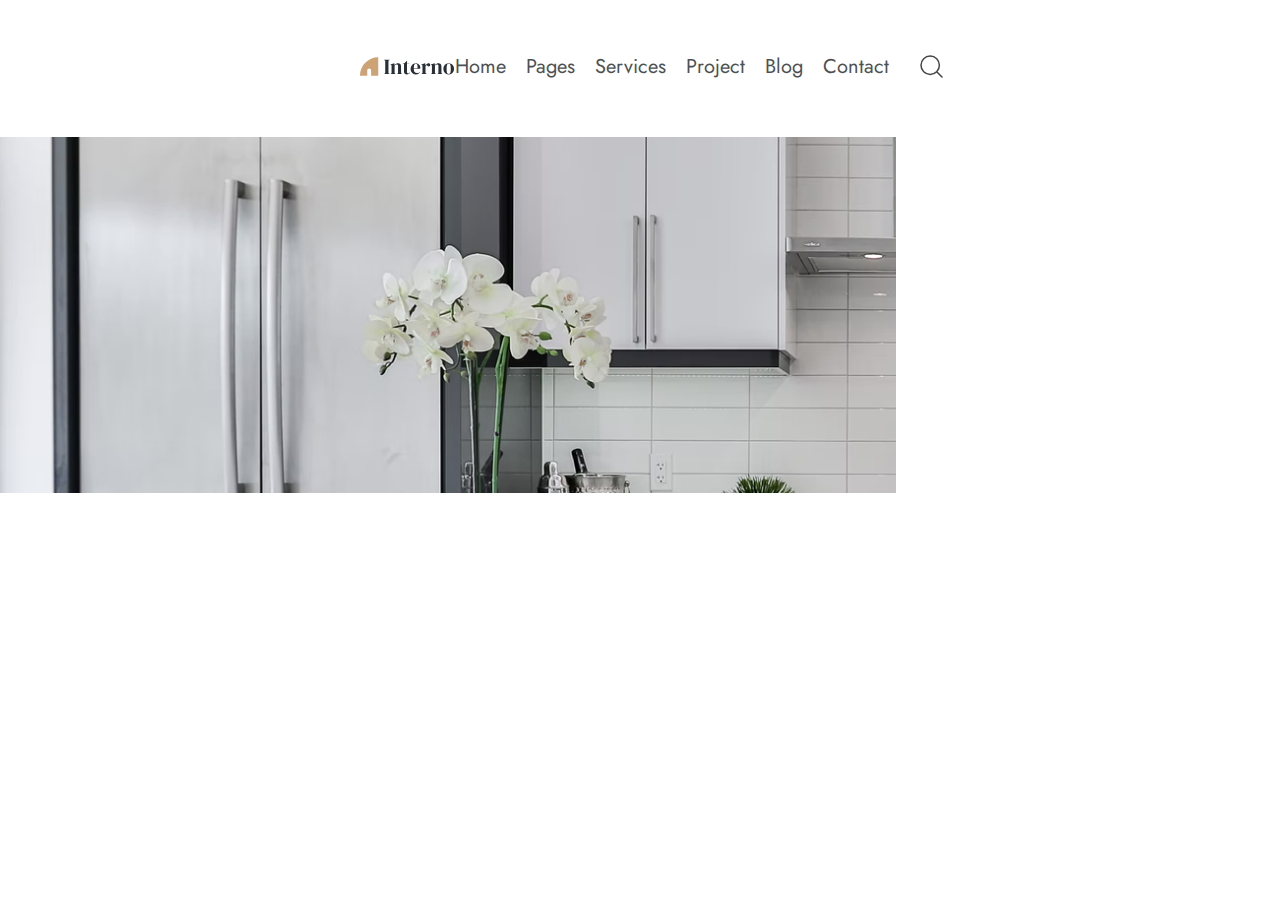
==== services.html @ 4fac3ecc "commit" ====
<!DOCTYPE html>
<html lang="en">
<head>
    <meta charset="UTF-8">
    <meta name="viewport" content="width=device-width, initial-scale=1.0">
    <title>services</title>
    <link rel="stylesheet" href="./css/services.css">
    <link rel="preconnect" href="https://fonts.googleapis.com">
    <link rel="preconnect" href="https://fonts.gstatic.com" crossorigin>
    <link href="https://fonts.googleapis.com/css2?family=DM+Serif+Display&family=Jost:wght@400;600;700&display=swap" rel="stylesheet">
</head>
<body>
    <div class="wrapper">
        <header class="header">
            <div class="logo">
                <a href="./index.html" class="logo__link"><img src="./img/index-svg/Logo.svg" alt="logo" class="logo__img"></a>
            </div>
            <nav class="nav">
                <ul class="nav__list">
                    <li class="nav__item"><a href="./index.html" class="nav__link">Home</a></li>
                    <li class="nav__item"><a href="#" class="nav__link">Pages</a></li>
                    <li class="nav__item"><a href="./services.html" class="nav__link">Services</a></li>
                    <li class="nav__item"><a href="#" class="nav__link">Project</a></li>
                    <li class="nav__item"><a href="#" class="nav__link">Blog</a></li>
                    <li class="nav__item"><a href="#" class="nav__link">Contact</a></li>
                </ul>
                <img src="./img/index-svg/Search.svg" alt="search" class="nav__search">
            </nav>
        </header>
        <main class="main">
            <section class="section1">
                <div class="section1__bg-container">
                    <div class="section1__bg-textbox">
                        <p class="section1__bg-text"></p>
                    </div>
                </div>
            </section>
        </main>
    </div>
</body>
</html>
---- css/services.css ----
/* Reset and base styles  */
* {
  padding: 0px;
  margin: 0px;
  border: none;
}

*,
*::before,
*::after {
  -webkit-box-sizing: border-box;
          box-sizing: border-box;
}

:focus,
:active {
  /*outline: none;*/
}

a:focus,
a:active {
  /* outline: none;*/
}

/* Links */
a, a:link, a:visited {
  /* color: inherit; */
  text-decoration: none;
  /* display: inline-block; */
}

a:hover {
  /* color: inherit; */
  text-decoration: none;
}

/* Common */
aside, nav, footer, header, section, main {
  display: block;
}

h1, h2, h3, h4, h5, h6, p {
  font-size: inherit;
  font-weight: inherit;
}

ul, ul li {
  list-style: none;
}

img {
  vertical-align: top;
}

img, svg {
  max-width: 100%;
  height: auto;
}

address {
  font-style: normal;
}

/* Form */
input, textarea, button, select {
  font-family: inherit;
  font-size: inherit;
  color: inherit;
  background-color: transparent;
}

input::-ms-clear {
  display: none;
}

button, input[type=submit] {
  display: inline-block;
  -webkit-box-shadow: none;
          box-shadow: none;
  background-color: transparent;
  background: none;
  cursor: pointer;
}

input:focus, input:active,
button:focus, button:active {
  outline: none;
}

button::-moz-focus-inner {
  padding: 0;
  border: 0;
}

label {
  cursor: pointer;
}

legend {
  display: block;
}

body {
  width: 100%;
  background-color: #fff;
}

.wrapper {
  display: -webkit-box;
  display: -ms-flexbox;
  display: flex;
  -webkit-box-orient: vertical;
  -webkit-box-direction: normal;
      -ms-flex-direction: column;
          flex-direction: column;
  padding: 53px 360px;
}

.header {
  display: -webkit-box;
  display: -ms-flexbox;
  display: flex;
  -webkit-box-align: center;
      -ms-flex-align: center;
          align-items: center;
  -webkit-box-pack: justify;
      -ms-flex-pack: justify;
          justify-content: space-between;
  margin-bottom: 57px;
}

.nav {
  display: -webkit-box;
  display: -ms-flexbox;
  display: flex;
  -webkit-box-orient: horizontal;
  -webkit-box-direction: normal;
      -ms-flex-direction: row;
          flex-direction: row;
  gap: 31px;
}

.nav__list {
  display: -webkit-box;
  display: -ms-flexbox;
  display: flex;
  -webkit-box-orient: horizontal;
  -webkit-box-direction: normal;
      -ms-flex-direction: row;
          flex-direction: row;
  gap: 20px;
  text-align: center;
}

.nav__link {
  color: #4D5053;
  font-family: "Jost";
  font-weight: 400;
  text-align: center;
  font-size: 20px;
  line-height: 125%;
}

.main {
  display: -webkit-box;
  display: -ms-flexbox;
  display: flex;
  -webkit-box-orient: vertical;
  -webkit-box-direction: normal;
      -ms-flex-direction: column;
          flex-direction: column;
}

.section1 {
  display: -webkit-box;
  display: -ms-flexbox;
  display: flex;
  -webkit-box-orient: vertical;
  -webkit-box-direction: normal;
      -ms-flex-direction: column;
          flex-direction: column;
  gap: 200px;
}

.section1__bg-container {
  width: 160%;
  height: 356px;
  margin-left: -360px;
  background-image: url(../img/services-img/nofull-img.png);
  background-repeat: no-repeat;
  background-size: cover;
}
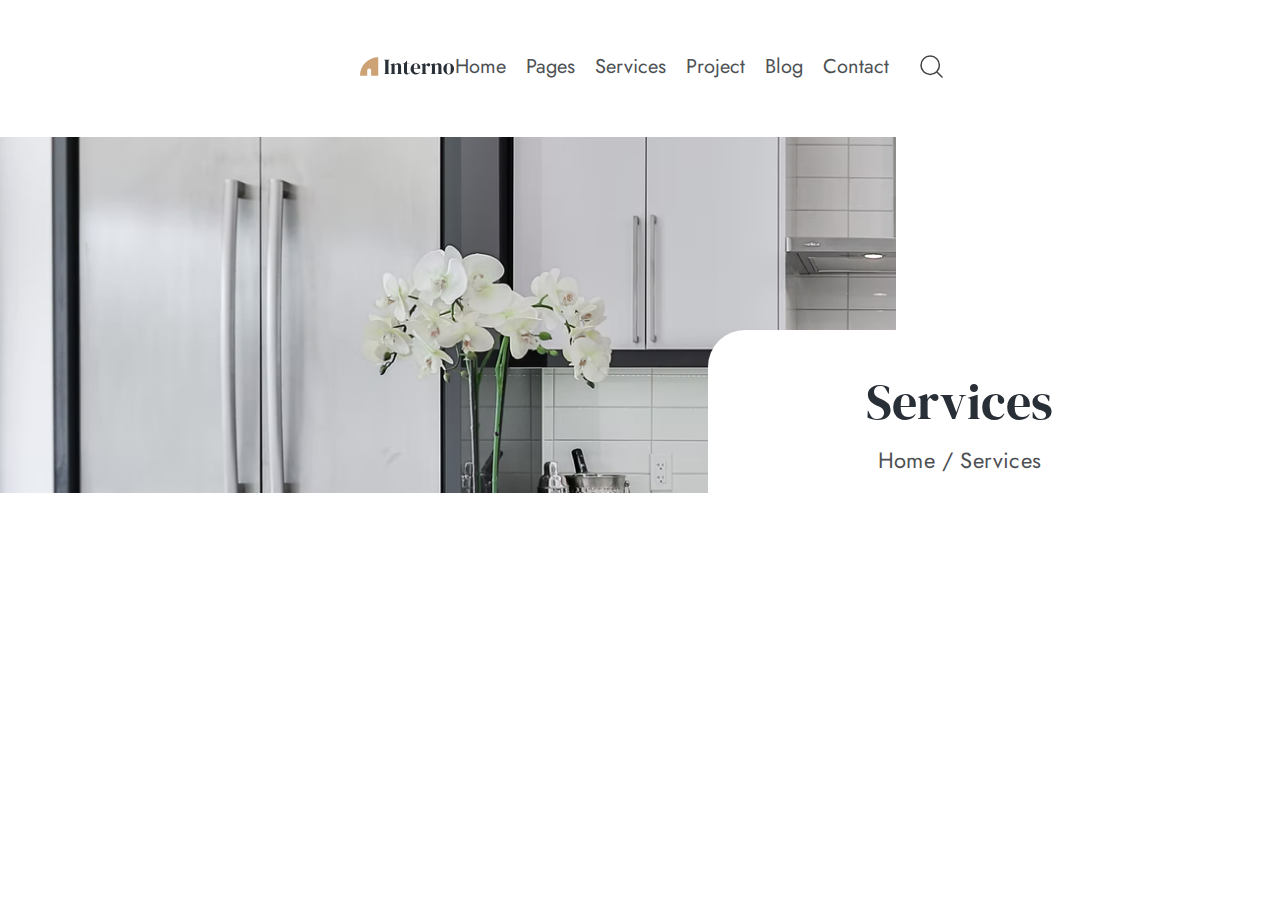
==== commit 35146de2: "commit" ====
--- a/services.html
+++ b/services.html
@@ -31,7 +31,8 @@
             <section class="section1">
                 <div class="section1__bg-container">
                     <div class="section1__bg-textbox">
-                        <p class="section1__bg-text"></p>
+                        <p class="section1__bg-text">Services</p>
+                        <p class="section1__bg-text2">Home / Services</p>
                     </div>
                 </div>
             </section>
--- a/css/services.css
+++ b/css/services.css
@@ -189,4 +189,42 @@
   background-image: url(../img/services-img/nofull-img.png);
   background-repeat: no-repeat;
   background-size: cover;
+}
+
+.section1__bg-textbox {
+  position: absolute;
+  display: -webkit-box;
+  display: -ms-flexbox;
+  display: flex;
+  -webkit-box-orient: vertical;
+  -webkit-box-direction: normal;
+      -ms-flex-direction: column;
+          flex-direction: column;
+  -webkit-box-align: center;
+      -ms-flex-align: center;
+          align-items: center;
+  padding: 41px 158px;
+  gap: 10px;
+  top: 330px;
+  left: 708px;
+  z-index: 1;
+  background-color: #FFF;
+  border-radius: 37px 37px 0px 0px;
+}
+
+.section1__bg-text {
+  color: #292F36;
+  font-family: "DM Serif Display";
+  font-weight: 400;
+  font-size: 50px;
+  line-height: 125%;
+}
+
+.section1__bg-text2 {
+  color: #4D5053;
+  font-family: "Jost";
+  font-weight: 400;
+  font-size: 22px;
+  line-height: 150%;
+  letter-spacing: 0.22px;
 }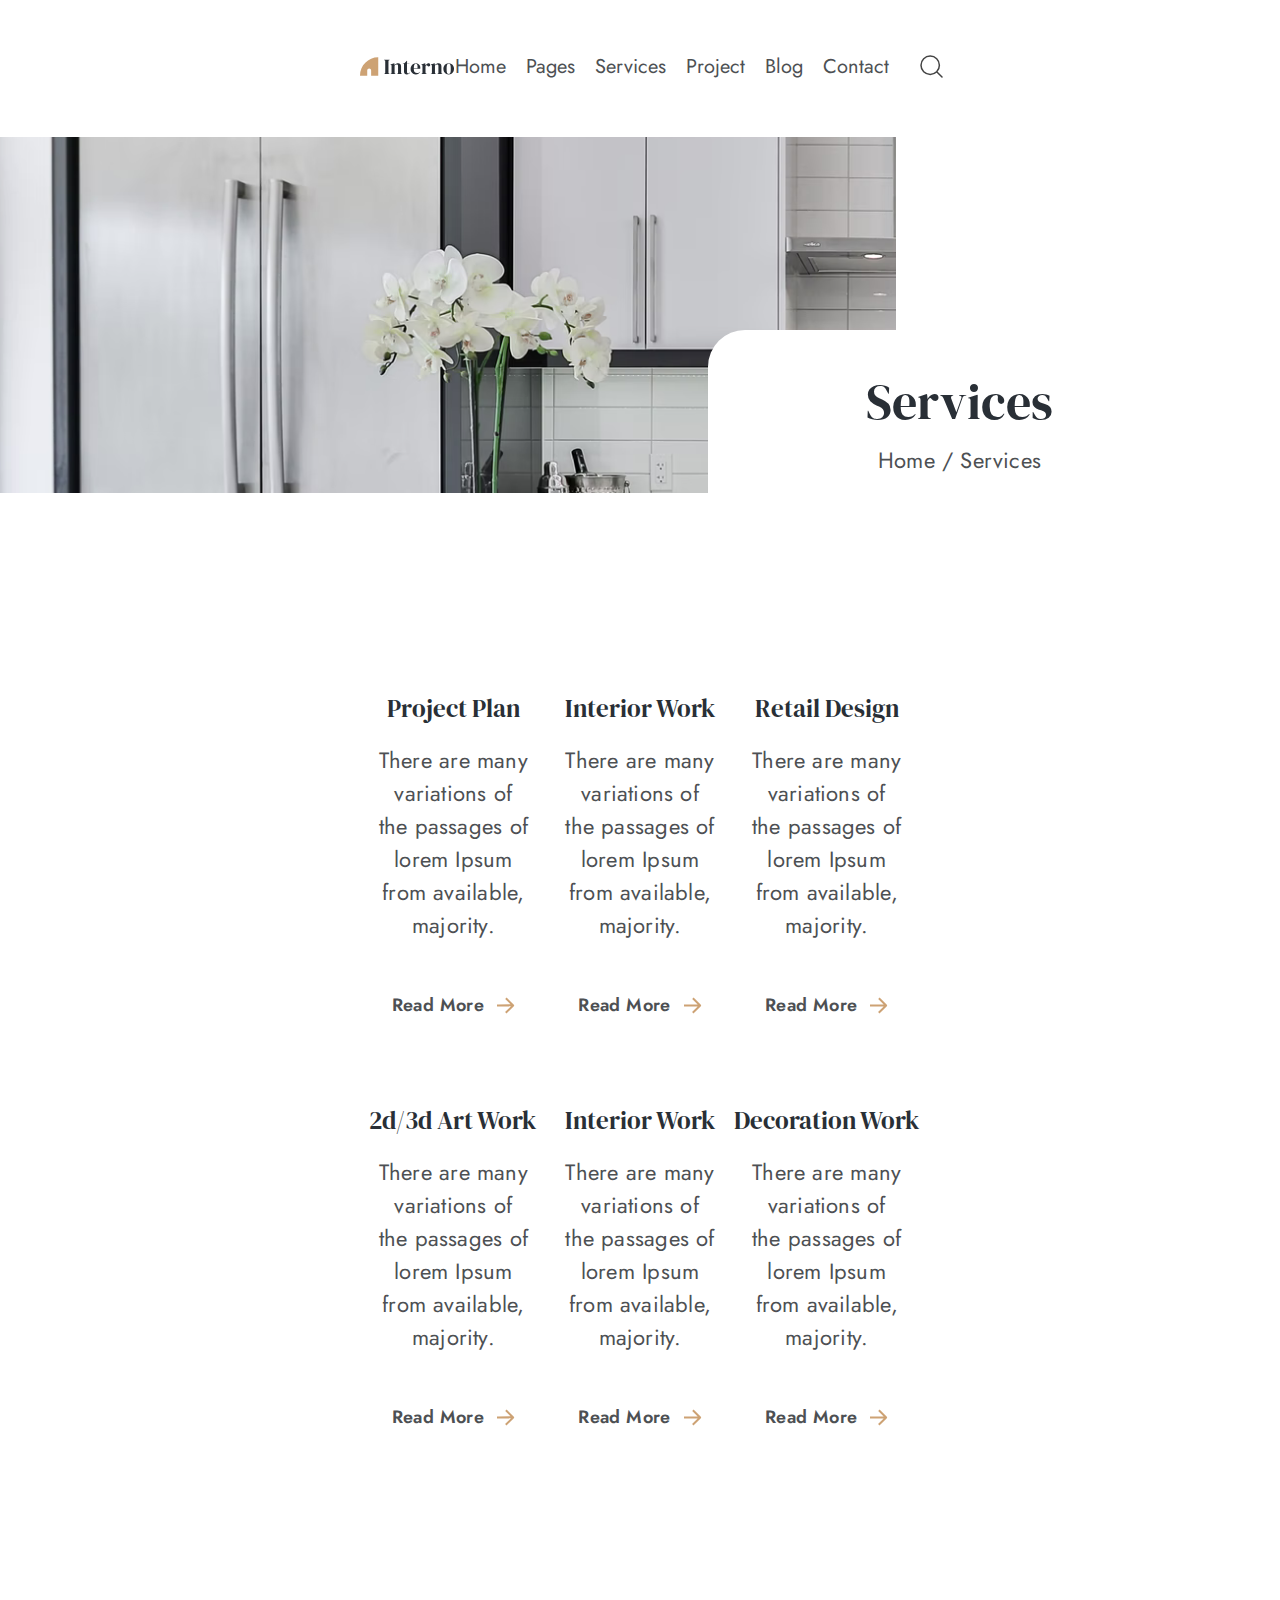
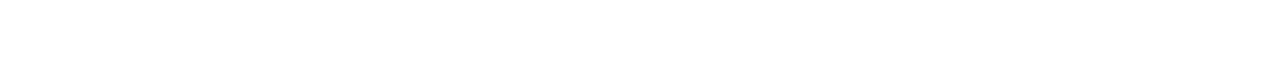
==== commit a782a396: "section2-finished" ====
--- a/services.html
+++ b/services.html
@@ -36,6 +36,62 @@
                     </div>
                 </div>
             </section>
+            <section class="section2">
+                <div class="section2__row-container">
+                    <div class="section2__container">
+                        <h3 class="section2__title">Project Plan</h3>
+                        <p class="section2__text">There are many variations of the passages of lorem Ipsum from available, majority.</p>
+                        <div class="section2__link-box">
+                             <a href="#" class="section2__link">Read More</a>
+                            <img src="./img/index-svg/arrow.svg" alt="arrow" class="section2__img">
+                        </div>
+                    </div>
+                    <div class="section2__container">
+                        <h3 class="section2__title">Interior Work</h3>
+                         <p class="section2__text">There are many variations of the passages of lorem Ipsum from available, majority.</p>
+                        <div class="section2__link-box">
+                            <a href="#" class="section2__link">Read More</a>
+                            <img src="./img/index-svg/arrow.svg" alt="" class="section2__img">
+                        </div>
+                     </div>
+                    <div class="section2__container">
+                        <h3 class="section2__title">Retail Design</h3>
+                         <p class="section2__text">There are many variations of the passages of lorem Ipsum from available, majority.</p>
+                        <div class="section2__link-box">
+                             <a href="#" class="section2__link">Read More</a>
+                            <img src="./img/index-svg/arrow.svg" alt="" class="section2__img">
+                        </div>
+                    </div>
+                </div>
+
+                <div class="section2__row-container">
+                    <div class="section2__container">
+                        <h3 class="section2__title">2d/3d Art Work</h3>
+                        <p class="section2__text">There are many variations of the passages of lorem Ipsum from available, majority.</p>
+                        <div class="section2__link-box">
+                             <a href="#" class="section2__link">Read More</a>
+                            <img src="./img/index-svg/arrow.svg" alt="arrow" class="section2__img">
+                        </div>
+                    </div>
+                    <div class="section2__container">
+                        <h3 class="section2__title">Interior Work</h3>
+                         <p class="section2__text">There are many variations of the passages of lorem Ipsum from available, majority.</p>
+                        <div class="section2__link-box">
+                            <a href="#" class="section2__link">Read More</a>
+                            <img src="./img/index-svg/arrow.svg" alt="" class="section2__img">
+                        </div>
+                     </div>
+                    <div class="section2__container">
+                        <h3 class="section2__title">Decoration Work</h3>
+                         <p class="section2__text">There are many variations of the passages of lorem Ipsum from available, majority.</p>
+                        <div class="section2__link-box">
+                             <a href="#" class="section2__link">Read More</a>
+                            <img src="./img/index-svg/arrow.svg" alt="" class="section2__img">
+                        </div>
+                    </div>
+                </div>
+            </section>
+            <section class="section3"></section>
         </main>
     </div>
 </body>
--- a/css/services.css
+++ b/css/services.css
@@ -102,7 +102,7 @@
 
 body {
   width: 100%;
-  background-color: #fff;
+  background-color: #FFF;
 }
 
 .wrapper {
@@ -169,6 +169,7 @@
   -webkit-box-direction: normal;
       -ms-flex-direction: column;
           flex-direction: column;
+  gap: 200px;
 }
 
 .section1 {
@@ -179,7 +180,6 @@
   -webkit-box-direction: normal;
       -ms-flex-direction: column;
           flex-direction: column;
-  gap: 200px;
 }
 
 .section1__bg-container {
@@ -227,4 +227,88 @@
   font-size: 22px;
   line-height: 150%;
   letter-spacing: 0.22px;
+}
+
+.section2 {
+  display: -webkit-box;
+  display: -ms-flexbox;
+  display: flex;
+  -webkit-box-orient: vertical;
+  -webkit-box-direction: normal;
+      -ms-flex-direction: column;
+          flex-direction: column;
+  gap: 88px;
+}
+
+.section2__row-container {
+  display: -webkit-box;
+  display: -ms-flexbox;
+  display: flex;
+  -webkit-box-orient: horizontal;
+  -webkit-box-direction: normal;
+      -ms-flex-direction: row;
+          flex-direction: row;
+}
+
+.section2__container {
+  display: -webkit-box;
+  display: -ms-flexbox;
+  display: flex;
+  -webkit-box-orient: vertical;
+  -webkit-box-direction: normal;
+      -ms-flex-direction: column;
+          flex-direction: column;
+  -webkit-box-align: center;
+      -ms-flex-align: center;
+          align-items: center;
+}
+
+.section2__container:hover {
+  border-radius: 30px;
+  background: #F4F0EC;
+}
+
+.section2__title {
+  color: #292F36;
+  font-family: "DM Serif Display";
+  font-weight: 400;
+  text-align: center;
+  font-size: 25px;
+  line-height: 125%;
+  margin-bottom: 20px;
+}
+
+.section2__text {
+  color: #4D5053;
+  font-family: "Jost";
+  font-weight: 400;
+  text-align: center;
+  font-size: 22px;
+  line-height: 150%;
+  letter-spacing: 0.22px;
+  width: 80%;
+  margin-bottom: 52px;
+}
+
+.section2__link-box {
+  display: -webkit-box;
+  display: -ms-flexbox;
+  display: flex;
+  -webkit-box-pack: center;
+      -ms-flex-pack: center;
+          justify-content: center;
+  -webkit-box-align: center;
+      -ms-flex-align: center;
+          align-items: center;
+  gap: 12px;
+}
+
+.section2__link {
+  color: #4D5053;
+  font-family: "Jost";
+  font-weight: 600;
+  text-align: center;
+  font-size: 18px;
+  line-height: 125%;
+  letter-spacing: 0.36px;
 }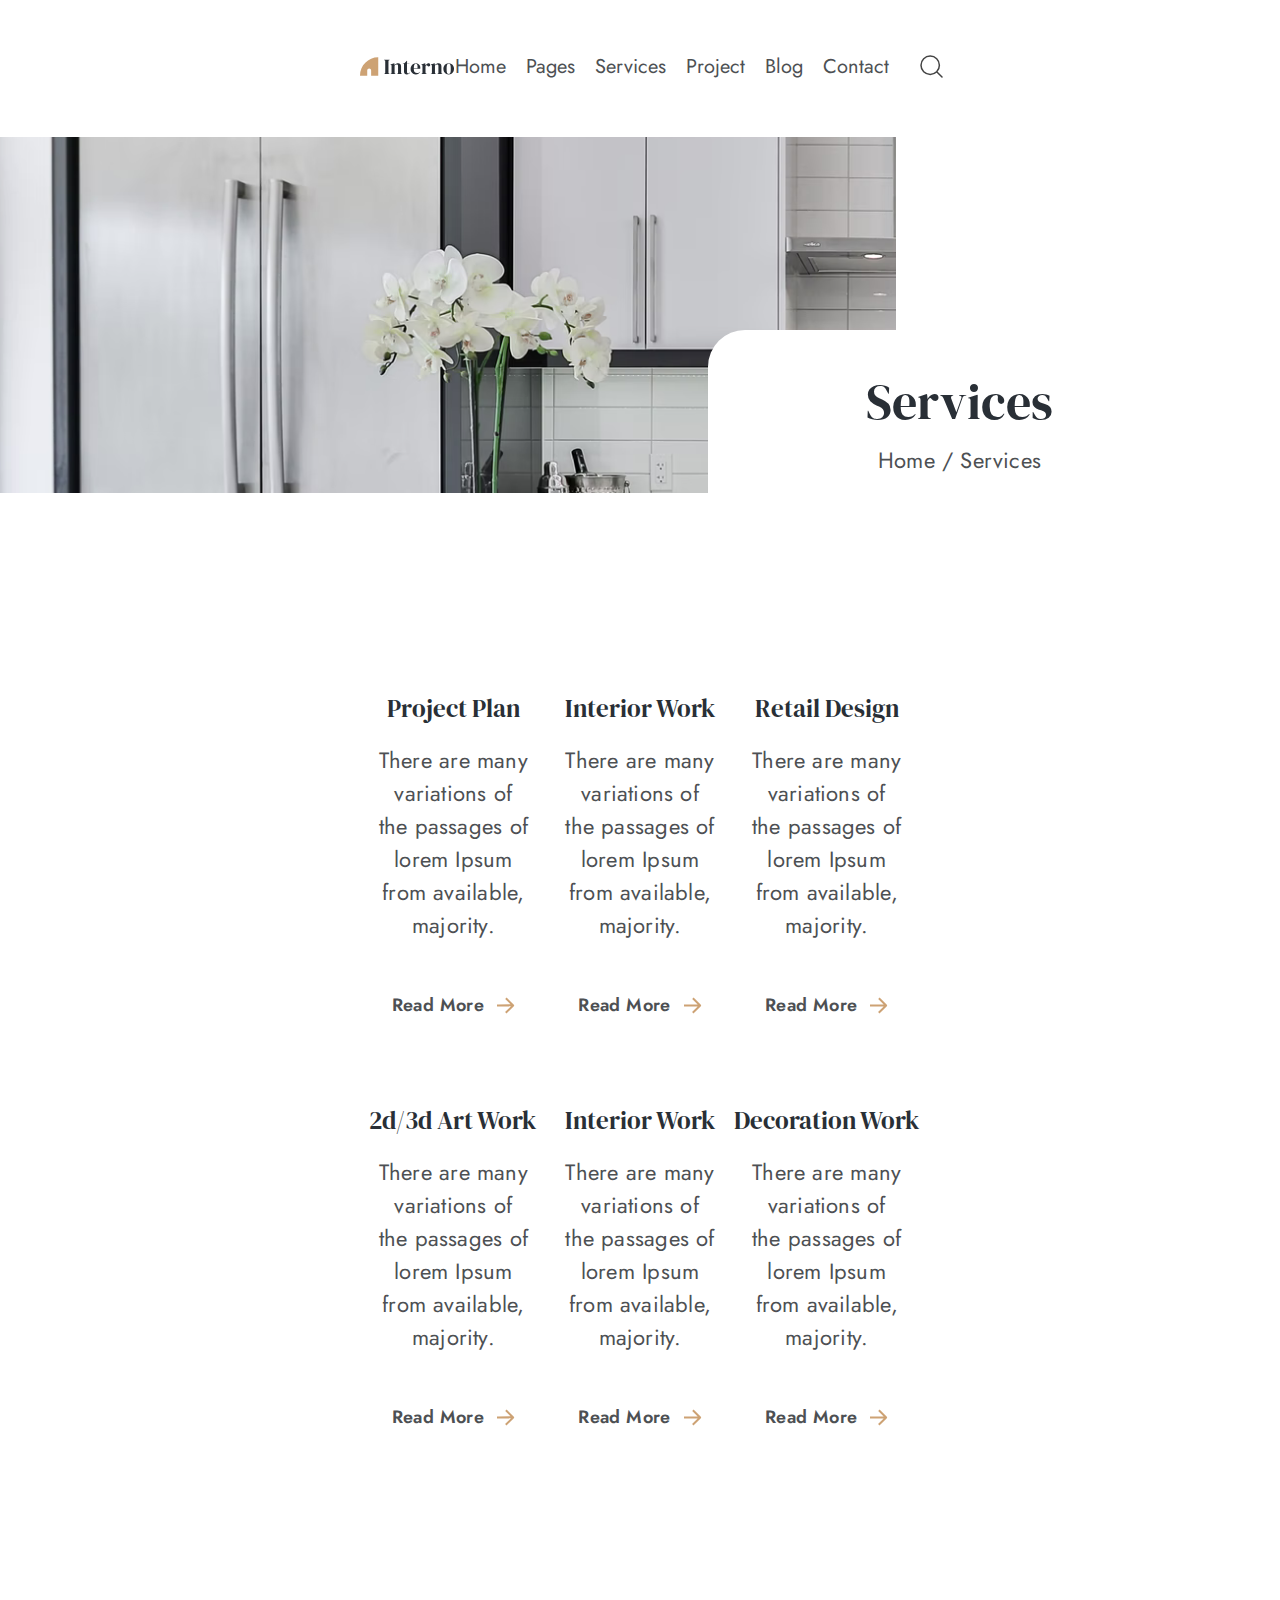
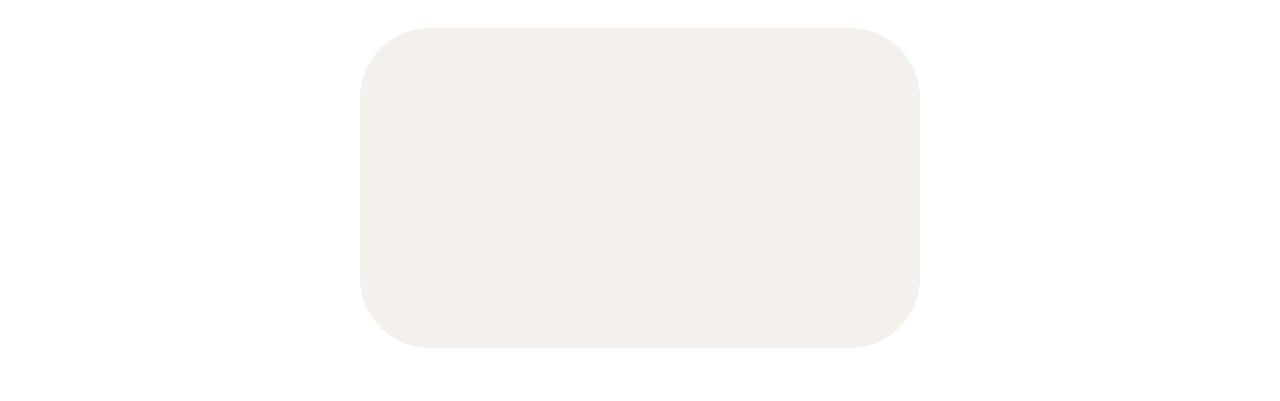
==== commit ee8a0b9f: "commit" ====
--- a/services.html
+++ b/services.html
@@ -91,7 +91,9 @@
                     </div>
                 </div>
             </section>
-            <section class="section3"></section>
+            <section class="section3">
+                <div class="section3-container"></div>
+            </section>
         </main>
     </div>
 </body>
--- a/css/services.css
+++ b/css/services.css
@@ -311,4 +311,23 @@
   font-size: 18px;
   line-height: 125%;
   letter-spacing: 0.36px;
+}
+
+.section3 {
+  display: -webkit-box;
+  display: -ms-flexbox;
+  display: flex;
+  -webkit-box-orient: vertical;
+  -webkit-box-direction: normal;
+      -ms-flex-direction: column;
+          flex-direction: column;
+  -webkit-box-pack: center;
+      -ms-flex-pack: center;
+          justify-content: center;
+  border-radius: 70px;
+  background: #F4F0EC;
+}
+
+.section3-container {
+  padding: 160px 116px;
 }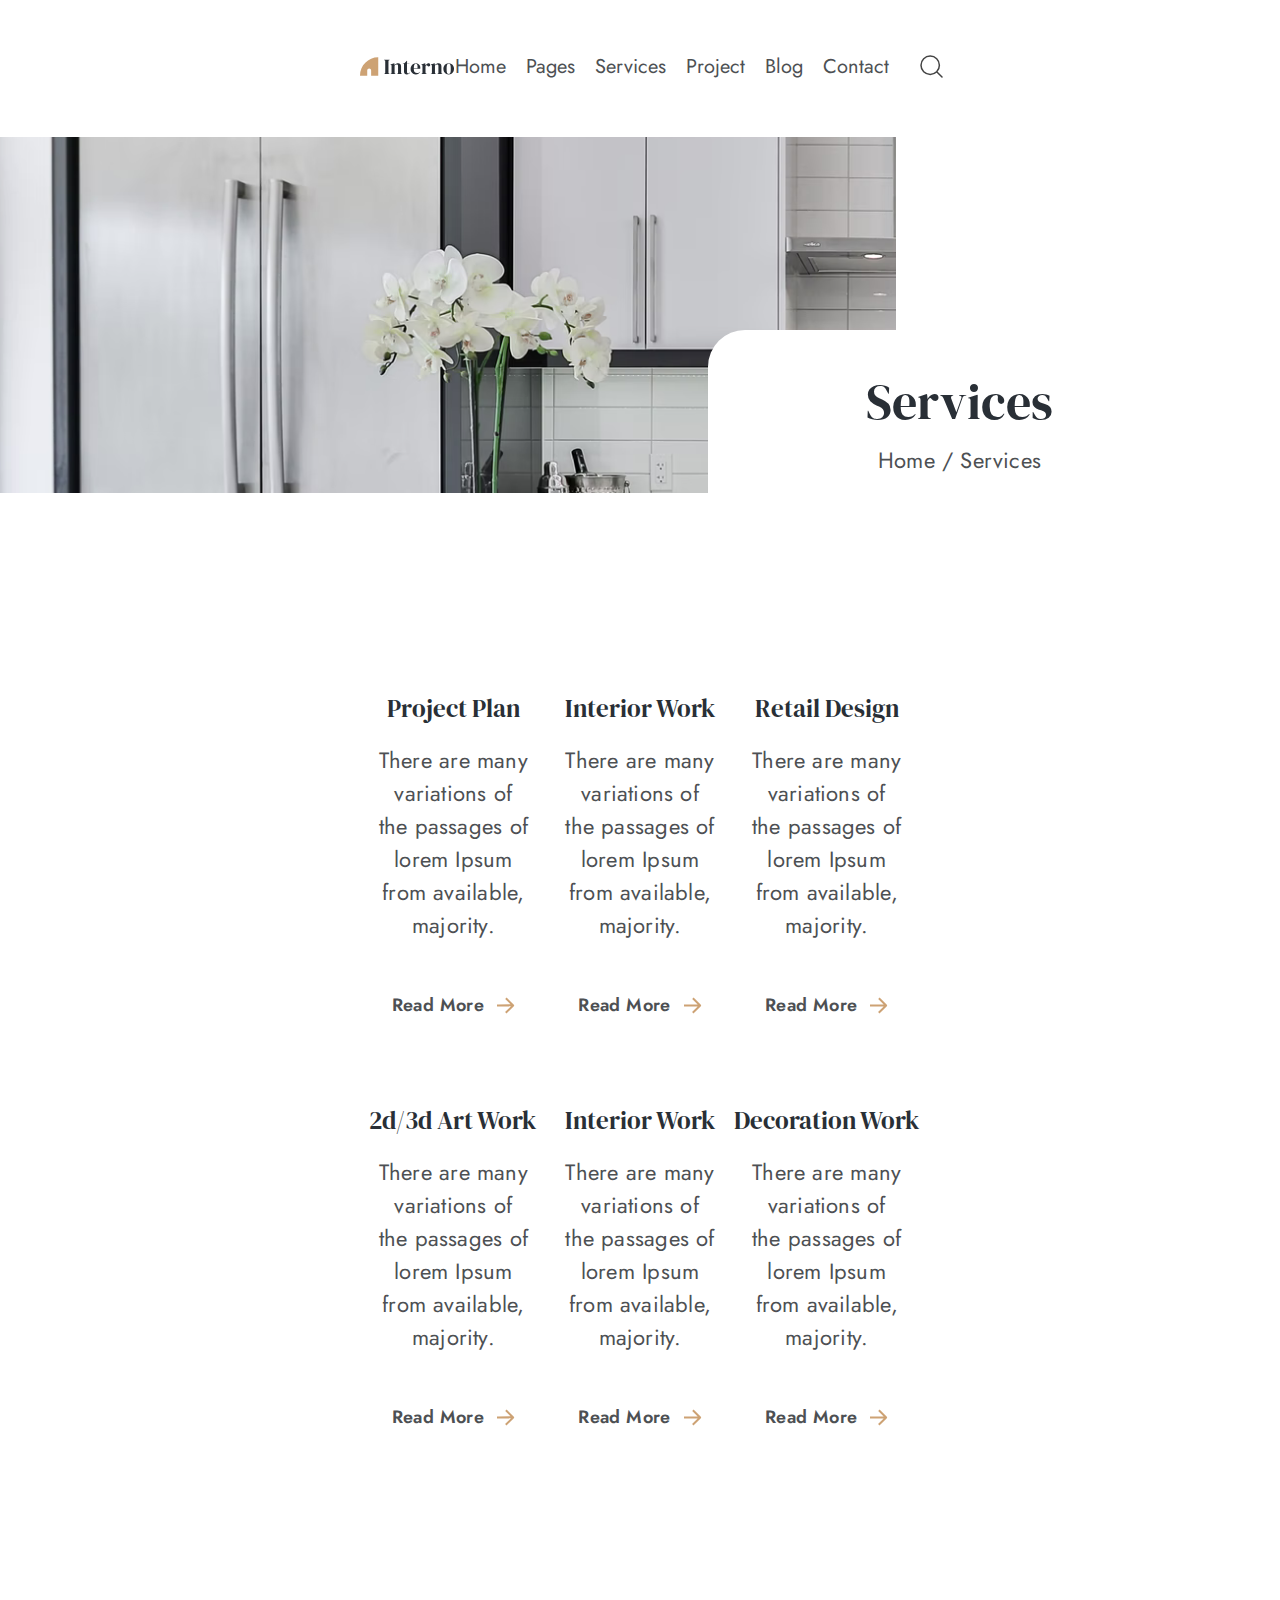
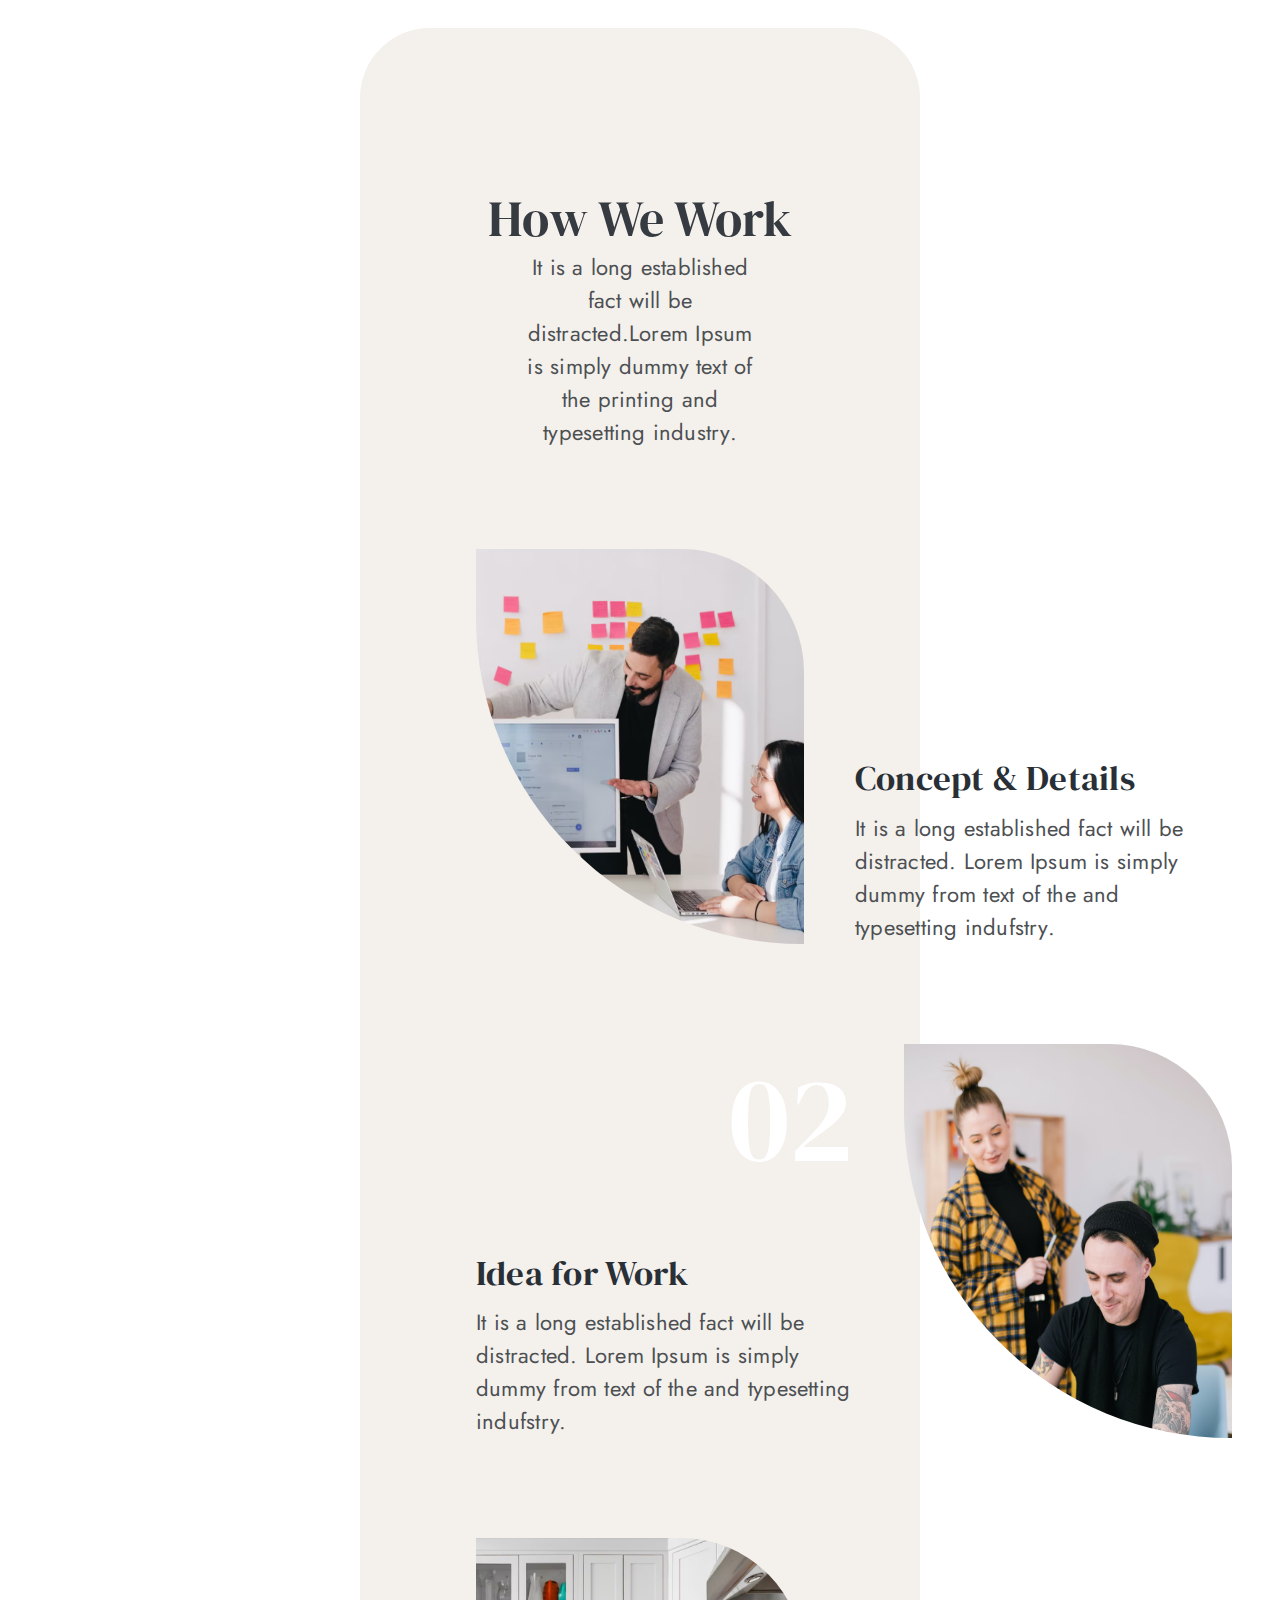
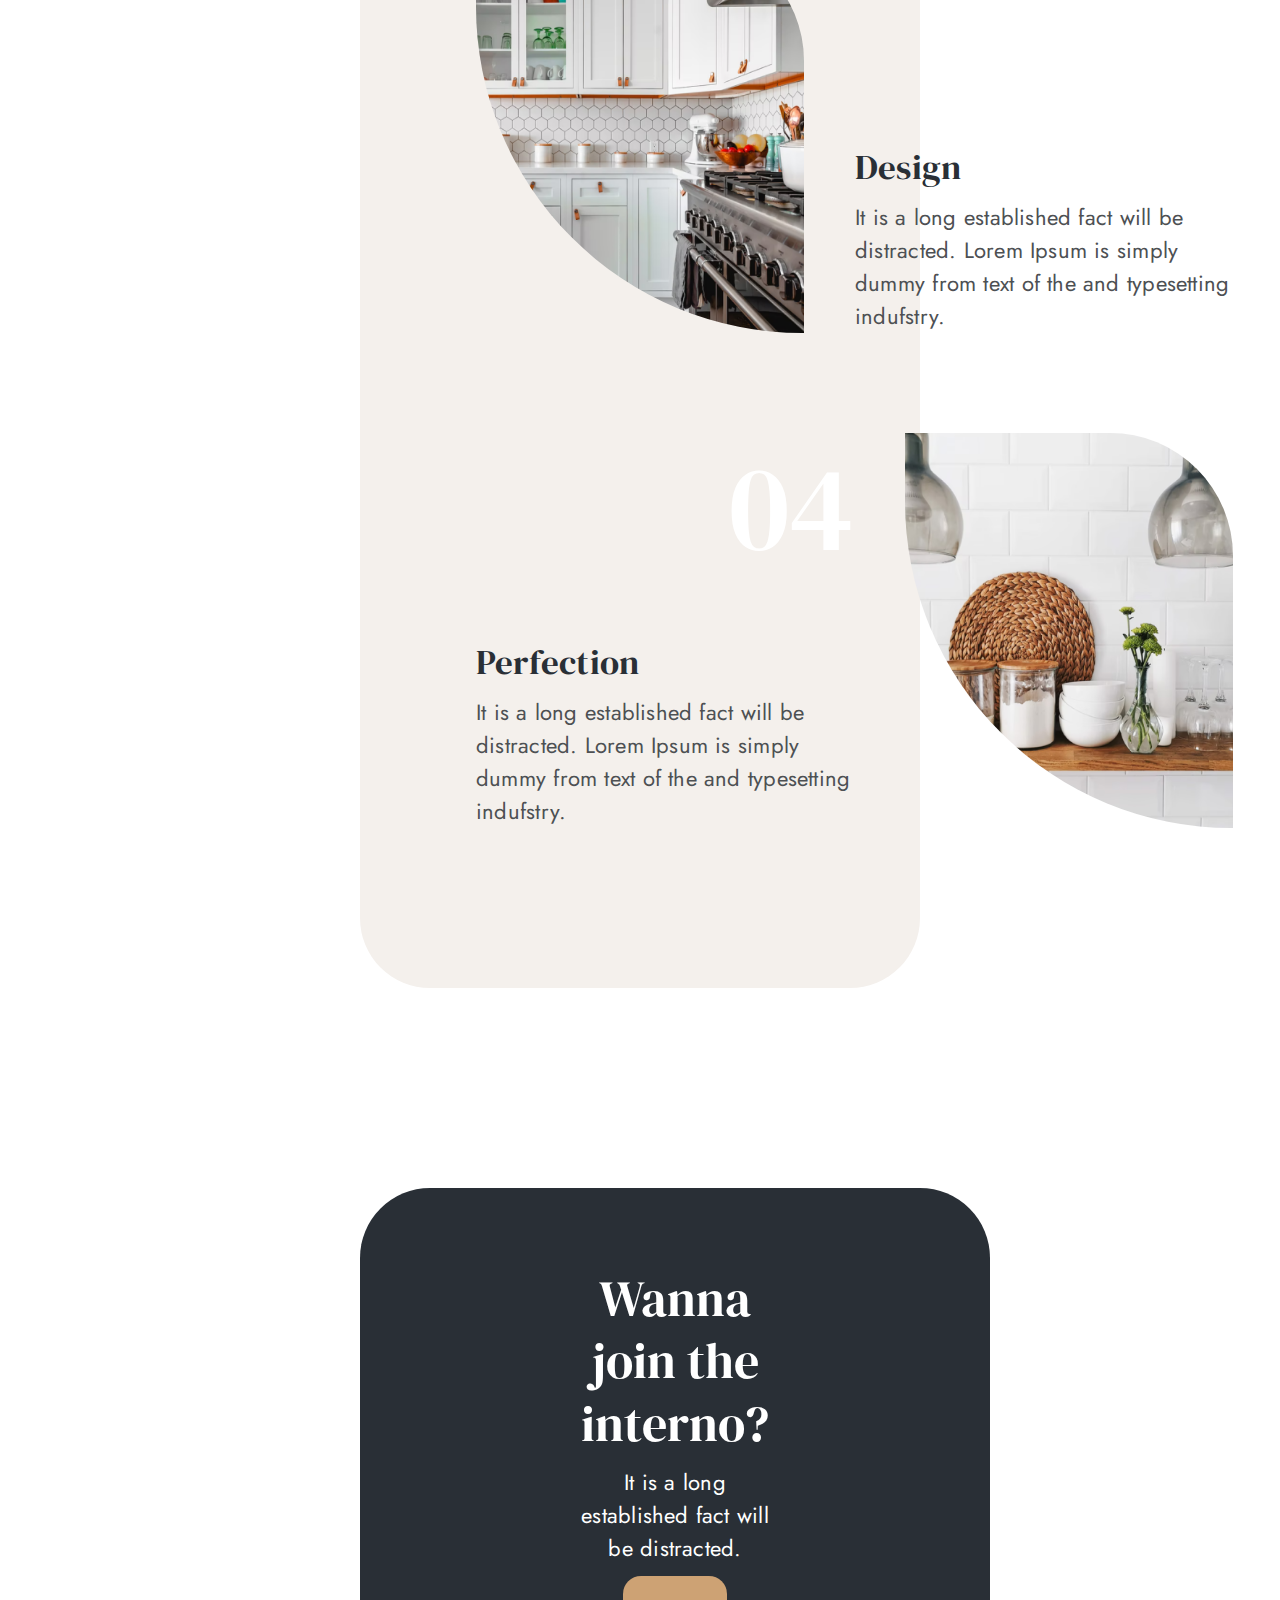
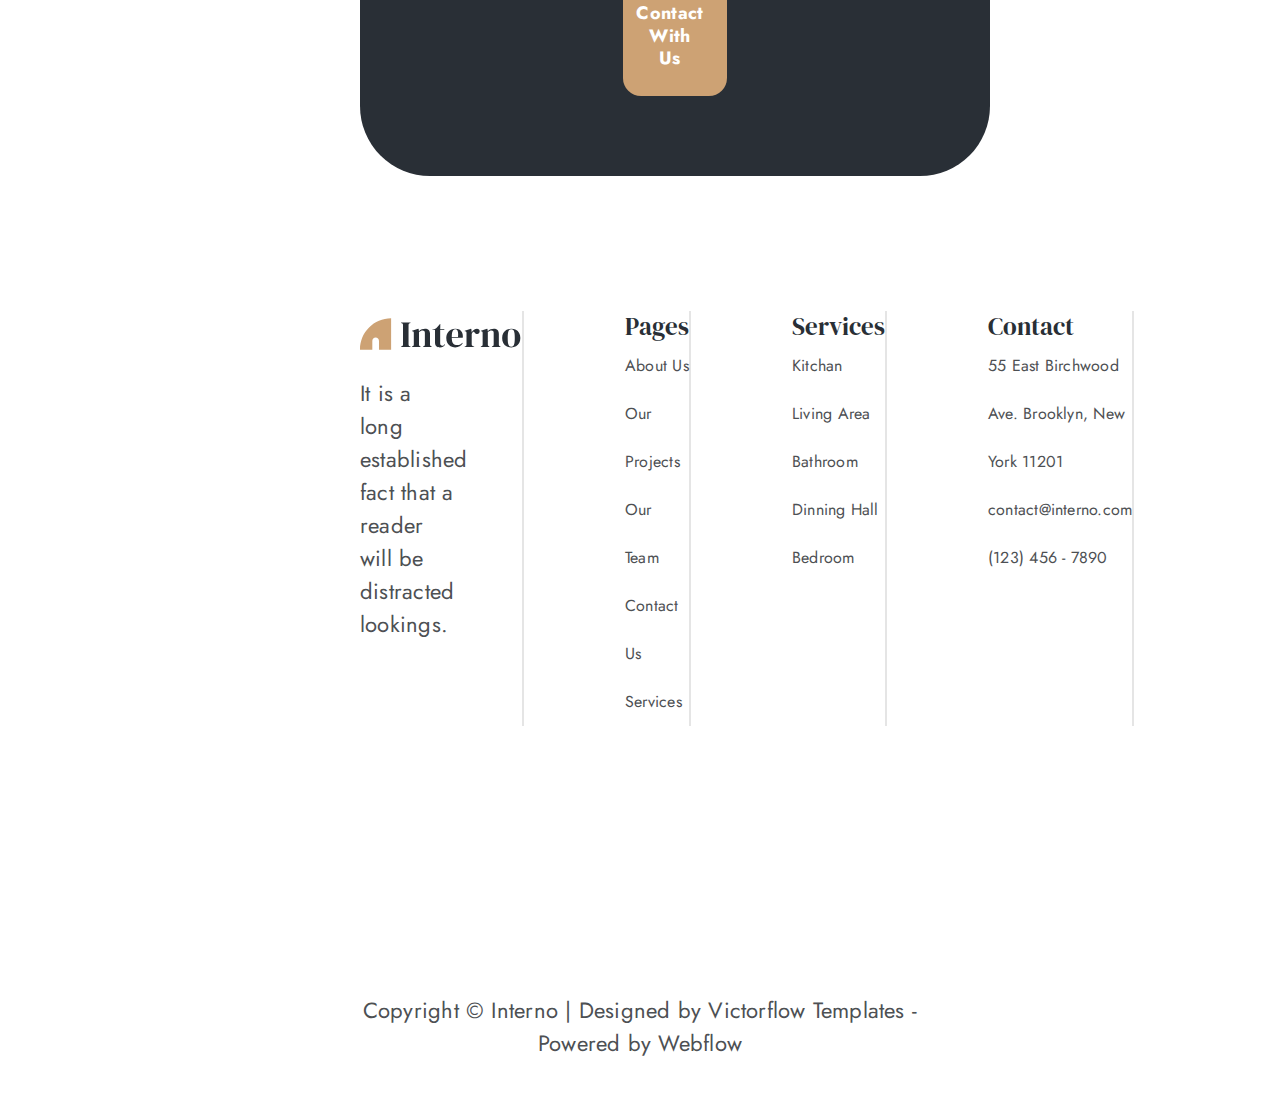
==== commit 11f7e82f: "coomit-services" ====
--- a/services.html
+++ b/services.html
@@ -92,9 +92,156 @@
                 </div>
             </section>
             <section class="section3">
-                <div class="section3-container"></div>
+                <div class="section3-container">
+                    <div class="section3-container__text-box">
+                        <h3 class="section3-container__title">How We Work</h3>
+                        <p class="section3-container__text">It is a long established fact  will be distracted.Lorem Ipsum is simply dummy text of the printing and typesetting industry.</p>
+                    </div>
+                    <div class="section3-container__content">
+                        <div class="section3-container__box">
+                            <img src="./img/index-img/section3-1.png" alt="People" class="section3-container__img">
+                            <div class="section3-container__box-contain">
+                                <div class="section3-container__box-svg">
+                                    <svg xmlns="http://www.w3.org/2000/svg" width="93" height="93" viewBox="0 0 93 93" fill="none">
+                                        <path d="M92.5 89.8347H89.5322V92.8025H92.5V89.8347Z" fill="#CDA274"/>
+                                        <path d="M71.7258 15.6412V3.77023H47.9839V0.80249H45.0161V3.77023H21.2742V35.833L12.371 30.6932V30.4799H12.0037L11.6828 30.2944L11.5752 30.4799H0.5V51.2541C0.5 54.5279 3.16169 57.1896 6.43548 57.1896H21.2742V63.1251H34.3026L28.9606 89.8347H0.5V92.8025H86.5645V89.8347H64.0394L58.6974 63.1251H71.7258V39.3831H83.5968V36.4154H81.0445L83.7303 25.6759L78.2289 18.8C83.799 19.7756 88.0484 24.6353 88.0484 30.4799H91.0161C91.0161 25.6239 88.6605 21.317 85.0417 18.6089H92.5V15.6412H71.7258ZM9.40323 51.2541C9.40323 52.8901 8.07145 54.2218 6.43548 54.2218C4.79952 54.2218 3.46774 52.8901 3.46774 51.2541V33.4477H9.40323V51.2541ZM20.3709 39.7819L23.3386 44.9198L13.7491 50.4584L19.6827 40.1789L20.3709 39.7819ZM12.371 35.0391L12.7698 34.3472L17.9077 37.315L12.371 46.9082V35.0391ZM13.163 54.2218L23.4444 48.2864H24.2419V54.2218H13.163ZM45.0161 89.8347H31.9877L37.3297 63.1251H45.0161V89.8347ZM61.0123 89.8347H47.9839V63.1251H55.6703L61.0123 89.8347ZM68.6245 25.6759L71.3103 36.4154H68.7581V60.1573H24.2419V57.1896H27.2097V46.1125L27.3933 46.0049L27.2097 45.6877V45.3186H26.9964L24.2419 40.548V6.73797H68.7581V15.6412H59.8548V18.6089H67.3131C63.6944 21.317 61.3387 25.6239 61.3387 30.4799H64.3065C64.3065 24.6353 68.5559 19.7756 74.126 18.7981L68.6245 25.6759ZM80.4955 26.3826L77.9877 36.4154H74.3671L71.8594 26.3807L74.6936 22.838V28.996H77.6613V22.8398L80.4955 26.3826Z" fill="#CDA274"/>
+                                        <path d="M33.1451 12.6734H30.1774V15.6411H33.1451V12.6734Z" fill="#CDA274"/>
+                                        <path d="M62.8225 51.2541H59.8548V54.2218H62.8225V51.2541Z" fill="#CDA274"/>
+                                        <path d="M59.8549 33.4476C59.8549 26.0839 53.8637 20.0927 46.5 20.0927C44.0999 20.0927 41.8499 20.7382 39.9005 21.8511L35.8291 16.2532L33.429 17.9986L37.5059 23.604C34.8331 26.0468 33.1452 29.5487 33.1452 33.4476C33.1452 40.8113 39.1363 46.8024 46.5 46.8024C48.9002 46.8024 51.1501 46.1569 53.0995 45.044L57.1709 50.6419L59.5711 48.8965L55.4941 43.2912C58.167 40.8484 59.8549 37.3465 59.8549 33.4476ZM46.5 43.8347C40.7741 43.8347 36.1129 39.1735 36.1129 33.4476C36.1129 30.5355 37.3223 27.9016 39.2606 26.0152L51.343 42.6309C49.8944 43.3951 48.2491 43.8347 46.5 43.8347ZM41.657 24.2661C43.1057 23.5001 44.7509 23.0605 46.5 23.0605C52.2259 23.0605 56.8871 27.7217 56.8871 33.4476C56.8871 36.3597 55.6778 38.9936 53.7395 40.8799L41.657 24.2661Z" fill="#CDA274"/>
+                                    </svg>
+                                    <p class="section3-container__svg-text">01</p>
+                                </div>
+                                <div class="section3-container__box-text">
+                                    <h3 class="section3-container__box-title">Concept & Details</h3>
+                                    <p class="section3-container__box-text">It is a long established fact  will be distracted.  Lorem Ipsum is simply dummy from text of the   and typesetting indufstry. </p>
+                                </div>
+                            </div>
+                        </div>
+                    </div>
+
+                    <div class="section3-container__content">
+                        <div class="section3-container__box">
+                            <div class="section3-container__box-contain">
+                                <div class="section3-container__box-svg">
+                                    <svg xmlns="http://www.w3.org/2000/svg" width="86" height="87" viewBox="0 0 86 87" fill="none">
+                                        <path d="M58.7669 76.3741H55.9003V69.2075V14.7408C55.9003 14.4541 55.7569 14.0241 55.6136 13.8808L51.4569 1.4108C51.3136 0.837471 50.7403 0.407471 50.1669 0.407471C49.5936 0.407471 49.0203 0.837471 48.8769 1.4108L44.7203 13.8808C44.5769 14.1675 44.4336 14.4541 44.4336 14.7408V69.2075V84.9741C44.4336 85.8341 45.0069 86.4075 45.8669 86.4075H54.4669C55.3269 86.4075 55.9003 85.8341 55.9003 84.9741V79.2408H60.2003C61.0603 79.2408 61.6336 78.6675 61.6336 77.8075V34.8075H58.7669V76.3741ZM47.3003 16.1741H53.0336V67.7741H47.3003V16.1741ZM50.1669 6.42747L52.4603 13.3075H47.8736L50.1669 6.42747ZM53.0336 83.5408H47.3003V70.6408H53.0336V83.5408Z" fill="#CDA274"/>
+                                        <path d="M84.5662 0.407471H68.7995C67.9395 0.407471 67.3662 0.980804 67.3662 1.8408V84.9741C67.3662 85.8341 67.9395 86.4075 68.7995 86.4075H84.5662C85.4262 86.4075 85.9995 85.8341 85.9995 84.9741V1.8408C85.9995 0.980804 85.4262 0.407471 84.5662 0.407471ZM83.1329 83.5408H70.2329V73.5075H77.3995V70.6408H70.2329V59.1741H77.3995V56.3075H70.2329V44.8408H77.3995V41.9741H70.2329V30.5075H77.3995V27.6408H70.2329V16.1741H77.3995V13.3075H70.2329V3.27414H83.1329V83.5408Z" fill="#CDA274"/>
+                                        <path d="M20.0667 14.7408C9.03 14.7408 0 23.7708 0 34.8075C0 42.5475 4.44333 49.5708 11.4667 52.8675V63.4742V70.6408C11.4667 71.5008 12.04 72.0742 12.9 72.0742H18.6333V76.3742H21.5V72.0742H27.2333C28.0933 72.0742 28.6667 71.5008 28.6667 70.6408V63.4742V52.8675C35.69 49.5708 40.1333 42.5475 40.1333 34.8075C40.1333 23.7708 31.1033 14.7408 20.0667 14.7408ZM25.8 69.2075H14.3333V64.9075H25.8V69.2075ZM26.66 50.7175C26.0867 50.8608 25.8 51.4342 25.8 52.0075V62.0408H14.3333V59.1742H21.5V56.3075H14.3333V52.0075C14.3333 51.4342 14.0467 50.8608 13.4733 50.7175C7.02333 47.9942 2.86667 41.6875 2.86667 34.8075C2.86667 25.3475 10.6067 17.6075 20.0667 17.6075C29.5267 17.6075 37.2667 25.3475 37.2667 34.8075C37.2667 41.6875 33.11 47.9942 26.66 50.7175Z" fill="#CDA274"/>
+                                        <path d="M23.3637 26.6375L20.067 29.9341L16.7703 26.6375L14.7637 28.6441L18.6337 32.5141V47.7075H21.5003V32.5141L25.3703 28.6441L23.3637 26.6375Z" fill="#CDA274"/>
+                                    </svg>
+                                    <p class="section3-container__svg-text">02</p>
+                                </div>
+                                <div class="section3-container__box-text">
+                                    <h3 class="section3-container__box-title">Idea for Work</h3>
+                                    <p class="section3-container__box-text">It is a long established fact  will be distracted. Lorem Ipsum is simply dummy from text of the and typesetting indufstry. </p>
+                                </div>
+                            </div>
+                            <img src="./img/index-img/section3-2.png" alt="People" class="section3-container__img">
+                        </div>
+                    </div>
+
+                    <div class="section3-container__content">
+                        <div class="section3-container__box">
+                            <img src="./img/index-img/section3-4.png" alt="People" class="section3-container__img">
+                            <div class="section3-container__box-contain">
+                                <div class="section3-container__box-svg">
+                                    <svg xmlns="http://www.w3.org/2000/svg" width="90" height="91" viewBox="0 0 90 91" fill="none">
+                                        <path d="M90 42.6092V38.9639L46.9216 7.77052H43.0784L33.3871 14.7872V9.22213H36.2903V0.512451H7.25806V9.22213H10.1613V31.606L0 38.9639V42.6092H7.25806V64.3834H0V84.706H7.25806V90.5125H82.7419V60.0286C86.7448 60.0286 90 56.7733 90 52.7705C90 48.7677 86.7448 45.5125 82.7419 45.5125V42.6092H90ZM10.1613 3.41568H33.3871V6.3189H10.1613V3.41568ZM30.4839 9.22213V16.8903L13.0645 29.5048V9.22213H30.4839ZM5.80645 75.9963V81.8028H2.90323V67.2866H69.6774V81.8028H66.7742V75.9963H63.871V81.8028H60.9677V75.9963H58.0645V81.8028H55.1613V75.9963H52.2581V81.8028H49.3548V75.9963H46.4516V81.8028H43.5484V75.9963H40.6452V81.8028H37.7419V75.9963H34.8387V81.8028H31.9355V75.9963H29.0323V81.8028H26.129V75.9963H23.2258V81.8028H20.3226V75.9963H17.4194V81.8028H14.5161V75.9963H11.6129V81.8028H8.70968V75.9963H5.80645ZM79.8387 87.6092H10.1613V84.706H72.5807V64.3834H10.1613V42.6092H79.8387V45.5125H27.1415L16.2544 52.7705L27.1415 60.0286H79.8387V87.6092ZM76.9355 48.4157V57.1254H74.0323V48.4157H76.9355ZM30.4839 51.3189V48.4157H71.129V51.3189H30.4839ZM71.129 54.2221V57.1254H30.4839V54.2221H71.129ZM27.5806 48.7096V56.8332L21.4875 52.7705L27.5806 48.7096ZM87.0968 52.7705C87.0968 55.1711 85.1425 57.1254 82.7419 57.1254H79.8387V48.4157H82.7419C85.1425 48.4157 87.0968 50.3699 87.0968 52.7705ZM3.92661 39.706L44.0183 10.6737H45.9817L86.0734 39.706H3.92661Z" fill="#CDA274"/>
+                                        <path d="M45 15.0281C38.5966 15.0281 33.3871 20.2376 33.3871 26.641C33.3871 33.0444 38.5966 38.2539 45 38.2539C51.4034 38.2539 56.6129 33.0444 56.6129 26.641C56.6129 20.2376 51.4034 15.0281 45 15.0281ZM45 35.3507C40.197 35.3507 36.2903 31.444 36.2903 26.641C36.2903 21.838 40.197 17.9313 45 17.9313C49.803 17.9313 53.7097 21.838 53.7097 26.641C53.7097 31.444 49.803 35.3507 45 35.3507Z" fill="#CDA274"/>
+                                    </svg>
+                                    <p class="section3-container__svg-text">03</p>
+                                </div>
+                                <div class="section3-container__box-text">
+                                    <h3 class="section3-container__box-title">Design</h3>
+                                    <p class="section3-container__box-text">It is a long established fact  will be distracted.  Lorem Ipsum is simply dummy from text of the   and typesetting indufstry.  </p>
+                                </div>
+                            </div>
+                        </div>
+                    </div>
+
+                    <div class="section3-container__content">
+                        <div class="section3-container__box">
+                            <div class="section3-container__box-contain">
+                                <div class="section3-container__box-svg">
+                                    <svg xmlns="http://www.w3.org/2000/svg" width="87" height="95" viewBox="0 0 87 95" fill="none">
+                                        <path d="M87 21.1799V0.617432H57.3407V32.9299H51.4088V50.5549H25.7053V68.1799H0V94.6174H80.0801V32.9299H60.3066V21.1799H87ZM60.3066 3.55493H84.0341V18.2424H60.3066V3.55493ZM28.6713 53.4924H51.4107V58.3889H28.6713V53.4924ZM2.96593 71.1174H25.7053V76.0139H2.96593V71.1174ZM77.1142 91.6799H2.96593V78.9514H25.7053V85.3166H28.6713V61.3264H51.4107V71.6076H54.3766V43.7014H77.1142V91.6799ZM77.1142 35.8674V40.7639H54.3748V35.8674H77.1142Z" fill="#CDA274"/>
+                                        <path d="M79.5852 6.49243H72.6653V9.42993H79.5852V6.49243Z" fill="#CDA274"/>
+                                        <path d="M79.585 12.3674H64.7554V15.3049H79.585V12.3674Z" fill="#CDA274"/>
+                                        <path d="M32.1303 11.3889V14.3264H40.4145L3.39966 50.9845L5.49805 53.0628L42.511 16.4028V22.6487H45.4769V11.3889H32.1303Z" fill="#CDA274"/>
+                                        <path d="M9.39072 81.8889H5.43677V84.8264H9.39072V81.8889Z" fill="#CDA274"/>
+                                        <path d="M23.2325 81.8889H19.2786V84.8264H23.2325V81.8889Z" fill="#CDA274"/>
+                                        <path d="M35.0963 64.2639H31.1423V67.2014H35.0963V64.2639Z" fill="#CDA274"/>
+                                        <path d="M48.9378 64.2639H44.9839V67.2014H48.9378V64.2639Z" fill="#CDA274"/>
+                                        <path d="M60.8016 46.6389H56.8477V49.5764H60.8016V46.6389Z" fill="#CDA274"/>
+                                        <path d="M74.6412 46.6389H70.6873V49.5764H74.6412V46.6389Z" fill="#CDA274"/>
+                                    </svg>
+                                    <p class="section3-container__svg-text">04</p>
+                                </div>
+                                <div class="section3-container__box-text">
+                                    <h3 class="section3-container__box-title">Perfection</h3>
+                                    <p class="section3-container__box-text">It is a long established fact  will be distracted. Lorem Ipsum is simply dummy from text of the and typesetting indufstry. </p>
+                                </div>
+                            </div>
+                            <img src="./img/index-img/section3-3.png" alt="People" class="section3-container__img">
+                        </div>
+                    </div>
+                </div>
+            </section>
+            <section class="section4">
+                <div class="section4__container">
+                    <h2 class="section4__title">Wanna join the interno?</h2>
+                    <p class="section4__text">It is a long established fact  will be distracted.</p>
+                    <button class="btn btn--broun"> Contact With Us
+                        <svg xmlns="http://www.w3.org/2000/svg" width="19" height="17" viewBox="0 0 19 17" fill="none">
+                        <path d="M1.92969 8.43542L15.6529 8.29857M10.5479 1.91138L17.0708 8.43436L10.4165 15.0887" stroke="#292F36" stroke-width="2" stroke-linecap="square" stroke-linejoin="round"/>
+                        </svg>
+                    </button>
+                </div>
             </section>
         </main>
+        <footer class="footer">
+            <div class="footer__wrapper">
+                <div class="footer__info">
+                    <div class="logo">
+                        <a href="./index.html" class="logo__link"><img src="./img/index-svg/Logo.svg" alt="logo" class="logo__img"></a>
+                    </div>
+                    <p class="footer__info-text">It is a long established fact that a reader will be distracted lookings.</p>
+                    <ul class="social">
+                     <li><a href="#"><img src="./img/index-img/facebook.png" alt="facebook" class="social__img"></a></li> 
+                     <li><a href="#"><img src="./img/index-img/twiter.png" alt="twiter" class="social__img"></a></li>  
+                     <li><a href="#"><img src="./img/index-img/linkedin.png" alt="linkedin" class="social__img"></a></li>  
+                     <li><a href="#"><img src="./img/index-img/instagram.png" alt="instagram" class="social__img"></a></li>   
+                    </ul>
+                </div>
+                <div class="footer__servises">
+                    <ul class="footer__list">
+                        <h2 class="footer__title">Pages</h2>
+                        <li><a class="footer__link" href="#">About Us</a></li>
+                        <li><a class="footer__link" href="#">Our Projects</a></li>
+                        <li><a class="footer__link" href="#">Our Team</a></li>
+                        <li><a class="footer__link" href="#">Contact Us</a></li>
+                        <li><a class="footer__link" href="#">Services</a></li>
+                    </ul>
+                    <ul class="footer__list">
+                        <h2 class="footer__title">Services</h2>
+                        <li><a class="footer__link" href="#">Kitchan</a></li>
+                        <li><a class="footer__link" href="#">Living Area</a></li>
+                        <li><a class="footer__link" href="#">Bathroom</a></li>
+                        <li><a class="footer__link" href="#">Dinning Hall</a></li>
+                        <li><a class="footer__link" href="#">Bedroom</a></li>
+                    </ul>
+                    <ul class="footer__list">
+                        <h2 class="footer__title">Contact</h2>
+                        <li><a class="footer__link" href="#"> 55 East Birchwood Ave. Brooklyn, New York 11201</a></li>
+                        <li><a class="footer__link" href="#">contact@interno.com</a></li>
+                        <li><a class="footer__link" href="#">(123) 456 - 7890</a></li> 
+                    </ul>
+                </div>
+            </div>
+            <div class="footer__last-container">
+                <p class="footer__last-text">Copyright © Interno | Designed by Victorflow Templates - Powered by Webflow</p>
+            </div>
+        </footer>
     </div>
 </body>
 </html>--- a/css/services.css
+++ b/css/services.css
@@ -324,10 +324,346 @@
   -webkit-box-pack: center;
       -ms-flex-pack: center;
           justify-content: center;
+  padding: 160px 116px;
   border-radius: 70px;
   background: #F4F0EC;
 }
 
 .section3-container {
-  padding: 160px 116px;
+  display: -webkit-box;
+  display: -ms-flexbox;
+  display: flex;
+  -webkit-box-orient: vertical;
+  -webkit-box-direction: normal;
+      -ms-flex-direction: column;
+          flex-direction: column;
+  gap: 100px;
+}
+
+.section3-container__text-box {
+  display: -webkit-box;
+  display: -ms-flexbox;
+  display: flex;
+  -webkit-box-orient: vertical;
+  -webkit-box-direction: normal;
+      -ms-flex-direction: column;
+          flex-direction: column;
+  -webkit-box-align: center;
+      -ms-flex-align: center;
+          align-items: center;
+}
+
+.section3-container__title {
+  color: #292F36;
+  font-family: "DM Serif Display";
+  font-weight: 400;
+  color: #363B41;
+  text-align: center;
+  font-size: 50px;
+  line-height: 125%;
+}
+
+.section3-container__text {
+  color: #4D5053;
+  font-family: "Jost";
+  font-weight: 400;
+  display: -webkit-box;
+  display: -ms-flexbox;
+  display: flex;
+  text-align: center;
+  font-size: 22px;
+  line-height: 150%;
+  letter-spacing: 0.22px;
+  width: 75%;
+}
+
+.section3-container__content {
+  display: -webkit-box;
+  display: -ms-flexbox;
+  display: flex;
+  -webkit-box-orient: vertical;
+  -webkit-box-direction: normal;
+      -ms-flex-direction: column;
+          flex-direction: column;
+  gap: 70px;
+}
+
+.section3-container__box {
+  display: -webkit-box;
+  display: -ms-flexbox;
+  display: flex;
+  -webkit-box-orient: horizontal;
+  -webkit-box-direction: normal;
+      -ms-flex-direction: row;
+          flex-direction: row;
+  gap: 51px;
+}
+
+.section3-container__img {
+  border-radius: 0px 123px 0px 326.5px;
+}
+
+.section3-container__box-contain {
+  display: -webkit-box;
+  display: -ms-flexbox;
+  display: flex;
+  width: 456px;
+  -webkit-box-orient: vertical;
+  -webkit-box-direction: normal;
+      -ms-flex-direction: column;
+          flex-direction: column;
+  -webkit-box-align: start;
+      -ms-flex-align: start;
+          align-items: flex-start;
+  gap: 58px;
+}
+
+.section3-container__box-svg {
+  display: -webkit-box;
+  display: -ms-flexbox;
+  display: flex;
+  -webkit-box-orient: horizontal;
+  -webkit-box-direction: normal;
+      -ms-flex-direction: row;
+          flex-direction: row;
+  gap: 253px;
+}
+
+.section3-container__svg-text {
+  color: #292F36;
+  font-family: "DM Serif Display";
+  font-weight: 400;
+  color: #FFF;
+  text-align: center;
+  font-size: 120px;
+  line-height: 125%;
+}
+
+.section3-container__box-text {
+  display: -webkit-box;
+  display: -ms-flexbox;
+  display: flex;
+  -webkit-box-orient: vertical;
+  -webkit-box-direction: normal;
+      -ms-flex-direction: column;
+          flex-direction: column;
+  gap: 11px;
+}
+
+.section3-container__box-title {
+  color: #292F36;
+  font-family: "DM Serif Display";
+  font-weight: 400;
+  font-size: 35px;
+  line-height: 125%;
+}
+
+.section3-container__box-text {
+  color: #4D5053;
+  font-family: "Jost";
+  font-weight: 400;
+  font-size: 22px;
+  line-height: 150%;
+  letter-spacing: 0.22px;
+}
+
+.section4 {
+  display: -webkit-box;
+  display: -ms-flexbox;
+  display: flex;
+  padding: 80px 315px;
+  -webkit-box-orient: vertical;
+  -webkit-box-direction: normal;
+      -ms-flex-direction: column;
+          flex-direction: column;
+  -webkit-box-pack: center;
+      -ms-flex-pack: center;
+          justify-content: center;
+  -webkit-box-align: center;
+      -ms-flex-align: center;
+          align-items: center;
+  gap: 10px;
+  border-radius: 70px;
+  background: #292F36;
+}
+
+.section4__container {
+  display: -webkit-box;
+  display: -ms-flexbox;
+  display: flex;
+  -webkit-box-orient: vertical;
+  -webkit-box-direction: normal;
+      -ms-flex-direction: column;
+          flex-direction: column;
+  -webkit-box-align: center;
+      -ms-flex-align: center;
+          align-items: center;
+  gap: 11px;
+}
+.section4__container .btn--broun {
+  border-radius: 18px;
+  background: #CDA274;
+  display: -webkit-box;
+  display: -ms-flexbox;
+  display: flex;
+  padding: 26px 49px;
+  -webkit-box-orient: horizontal;
+  -webkit-box-direction: normal;
+      -ms-flex-direction: row;
+          flex-direction: row;
+  -webkit-box-pack: center;
+      -ms-flex-pack: center;
+          justify-content: center;
+  -webkit-box-align: center;
+      -ms-flex-align: center;
+          align-items: center;
+  gap: 10px;
+  border-radius: 18px;
+  width: 55%;
+  color: #FFF;
+  font-family: "Jost";
+  font-weight: 700;
+  text-align: center;
+  font-size: 18px;
+  line-height: 125%;
+  letter-spacing: 0.36px;
+}
+
+.section4__title {
+  color: #292F36;
+  font-family: "DM Serif Display";
+  font-weight: 400;
+  color: #FFF;
+  text-align: center;
+  font-size: 50px;
+  line-height: 125%;
+}
+
+.section4__text {
+  color: #4D5053;
+  font-family: "Jost";
+  font-weight: 400;
+  color: #FFF;
+  text-align: center;
+  font-size: 22px;
+  line-height: 150%;
+  letter-spacing: 0.22px;
+}
+
+.footer {
+  margin-top: 135px;
+  display: -webkit-box;
+  display: -ms-flexbox;
+  display: flex;
+  -webkit-box-orient: vertical;
+  -webkit-box-direction: normal;
+      -ms-flex-direction: column;
+          flex-direction: column;
+  gap: 134px;
+  -webkit-box-pack: center;
+      -ms-flex-pack: center;
+          justify-content: center;
+}
+
+.footer__wrapper {
+  display: -webkit-box;
+  display: -ms-flexbox;
+  display: flex;
+  -webkit-box-orient: horizontal;
+  -webkit-box-direction: normal;
+      -ms-flex-direction: row;
+          flex-direction: row;
+  gap: 101px;
+}
+
+.footer__info {
+  display: -webkit-box;
+  display: -ms-flexbox;
+  display: flex;
+  -webkit-box-orient: vertical;
+  -webkit-box-direction: normal;
+      -ms-flex-direction: column;
+          flex-direction: column;
+  gap: 20px;
+  border-right: 2px solid #E5E5E5;
+}
+
+.footer__info-text {
+  color: #4D5053;
+  font-family: "Jost";
+  font-weight: 400;
+  font-size: 22px;
+  line-height: 150%;
+  letter-spacing: 0.22px;
+  width: 60%;
+}
+
+.social {
+  display: -webkit-box;
+  display: -ms-flexbox;
+  display: flex;
+  -webkit-box-orient: horizontal;
+  -webkit-box-direction: normal;
+      -ms-flex-direction: row;
+          flex-direction: row;
+  gap: 54px;
+}
+
+.footer__servises {
+  display: -webkit-box;
+  display: -ms-flexbox;
+  display: flex;
+  -webkit-box-orient: horizontal;
+  -webkit-box-direction: normal;
+      -ms-flex-direction: row;
+          flex-direction: row;
+  gap: 101px;
+}
+
+.footer__list {
+  display: -webkit-box;
+  display: -ms-flexbox;
+  display: flex;
+  -webkit-box-orient: vertical;
+  -webkit-box-direction: normal;
+      -ms-flex-direction: column;
+          flex-direction: column;
+  width: 70%;
+  border-right: 2px solid #E5E5E5;
+}
+
+.footer__title {
+  color: #292F36;
+  font-family: "DM Serif Display";
+  font-weight: 400;
+  font-size: 25px;
+  line-height: 125%;
+}
+
+.footer__link {
+  color: #4D5053;
+  font-family: "Jost";
+  font-weight: 400;
+  line-height: 300%;
+  letter-spacing: 0.22px;
+}
+
+.footer__last-container {
+  margin-top: 134px;
+}
+
+.footer__last-text {
+  color: #4D5053;
+  font-family: "Jost";
+  font-weight: 400;
+  display: -webkit-box;
+  display: -ms-flexbox;
+  display: flex;
+  -webkit-box-pack: center;
+      -ms-flex-pack: center;
+          justify-content: center;
+  text-align: center;
+  font-size: 22px;
+  line-height: 150%;
+  letter-spacing: 0.22px;
 }